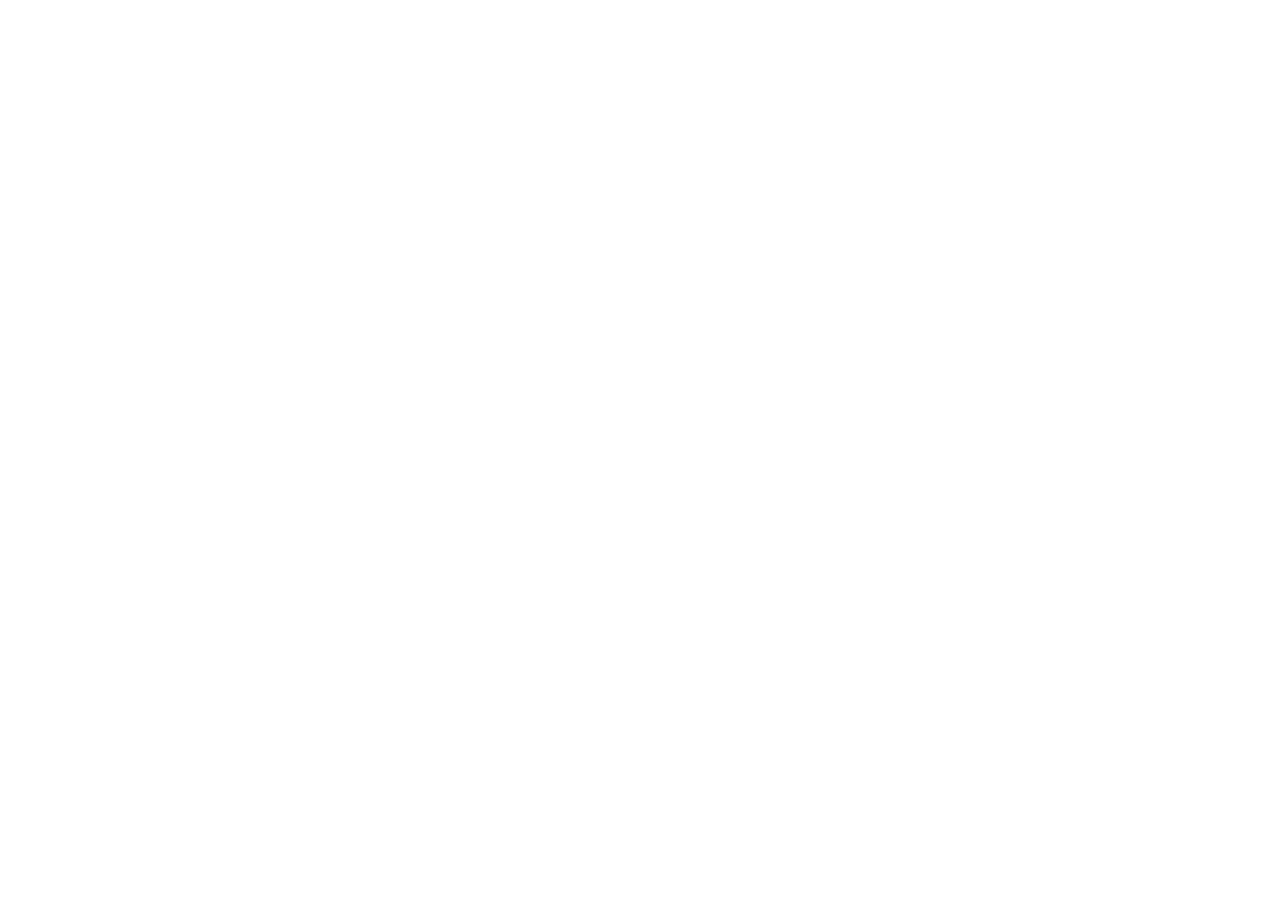
==== about.html @ 38b79663 "Add files via upload" ====
<!doctype html>
<html lang="en">
  <head>
    <meta charset="UTF-8" />
    <meta name="viewport" content="width=device-width, initial-scale=1.0" />
    <title>A&C About</title>
    <link rel="stylesheet" href="about.css" />
  </head>
  <body></body>
</html>
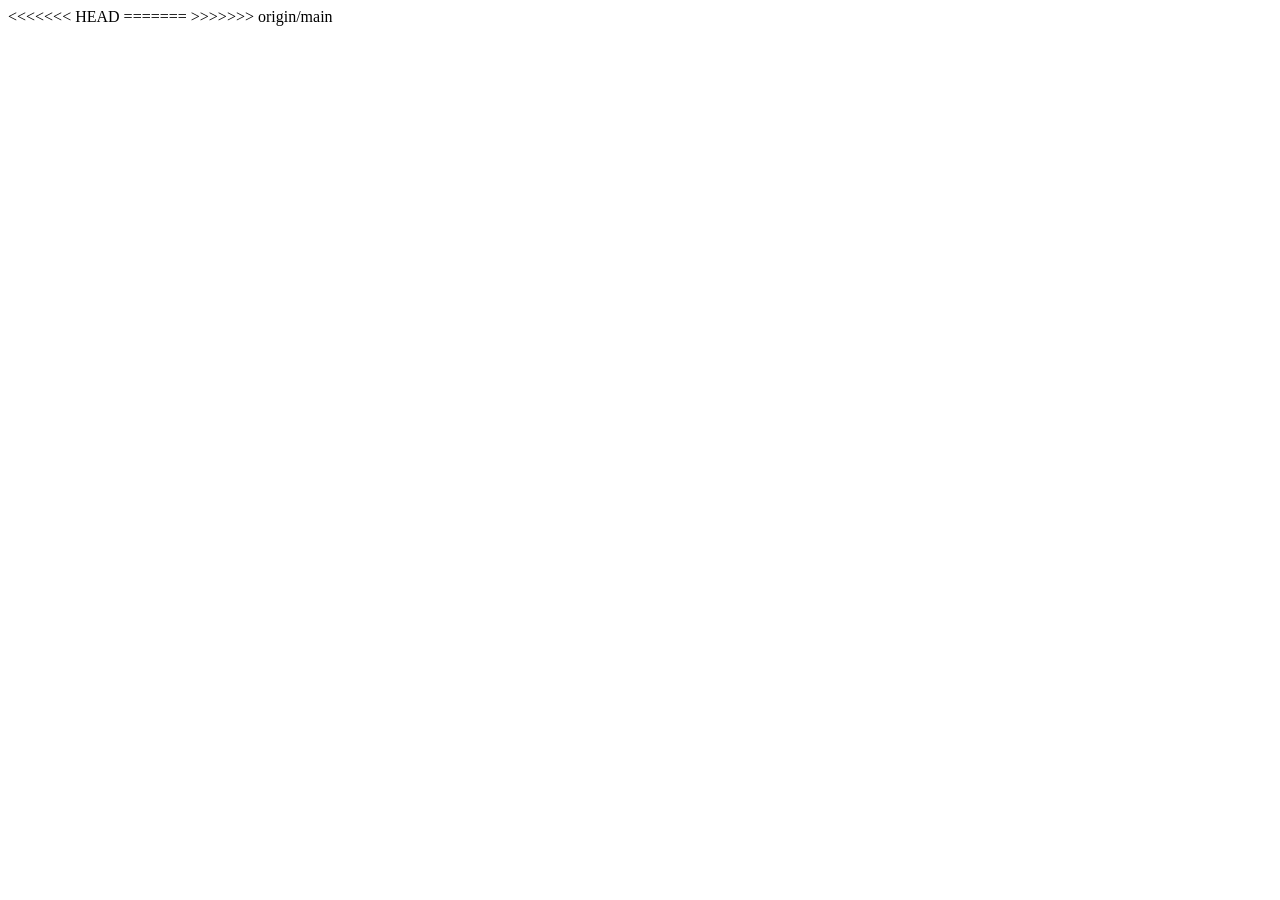
==== commit 309ea7b1: "Merge github repo with local repo" ====
--- a/about.html
+++ b/about.html
@@ -1,10 +1,23 @@
-<!doctype html>
-<html lang="en">
-  <head>
-    <meta charset="UTF-8" />
-    <meta name="viewport" content="width=device-width, initial-scale=1.0" />
-    <title>A&C About</title>
-    <link rel="stylesheet" href="about.css" />
-  </head>
-  <body></body>
-</html>
+<<<<<<< HEAD
+<!doctype html>
+<html lang="en">
+  <head>
+    <meta charset="UTF-8" />
+    <meta name="viewport" content="width=device-width, initial-scale=1.0" />
+    <title>A&C About</title>
+    <link rel="stylesheet" href="about.css" />
+  </head>
+  <body></body>
+</html>
+=======
+<!doctype html>
+<html lang="en">
+  <head>
+    <meta charset="UTF-8" />
+    <meta name="viewport" content="width=device-width, initial-scale=1.0" />
+    <title>A&C About</title>
+    <link rel="stylesheet" href="about.css" />
+  </head>
+  <body></body>
+</html>
+>>>>>>> origin/main
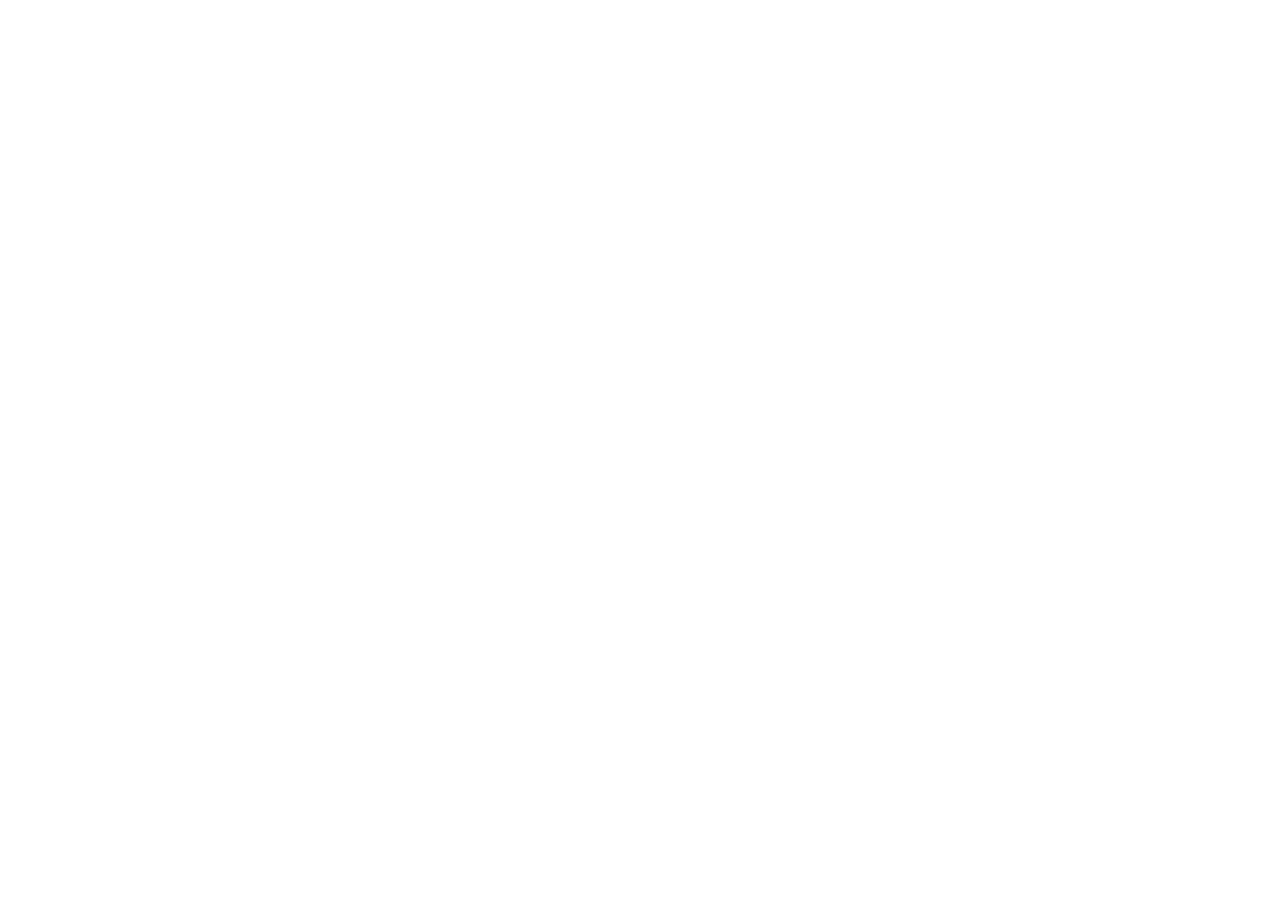
==== commit d197e469: "restore clean website files" ====
--- a/about.html
+++ b/about.html
@@ -1,4 +1,3 @@
-<<<<<<< HEAD
 <!doctype html>
 <html lang="en">
   <head>
@@ -9,15 +8,3 @@
   </head>
   <body></body>
 </html>
-=======
-<!doctype html>
-<html lang="en">
-  <head>
-    <meta charset="UTF-8" />
-    <meta name="viewport" content="width=device-width, initial-scale=1.0" />
-    <title>A&C About</title>
-    <link rel="stylesheet" href="about.css" />
-  </head>
-  <body></body>
-</html>
->>>>>>> origin/main
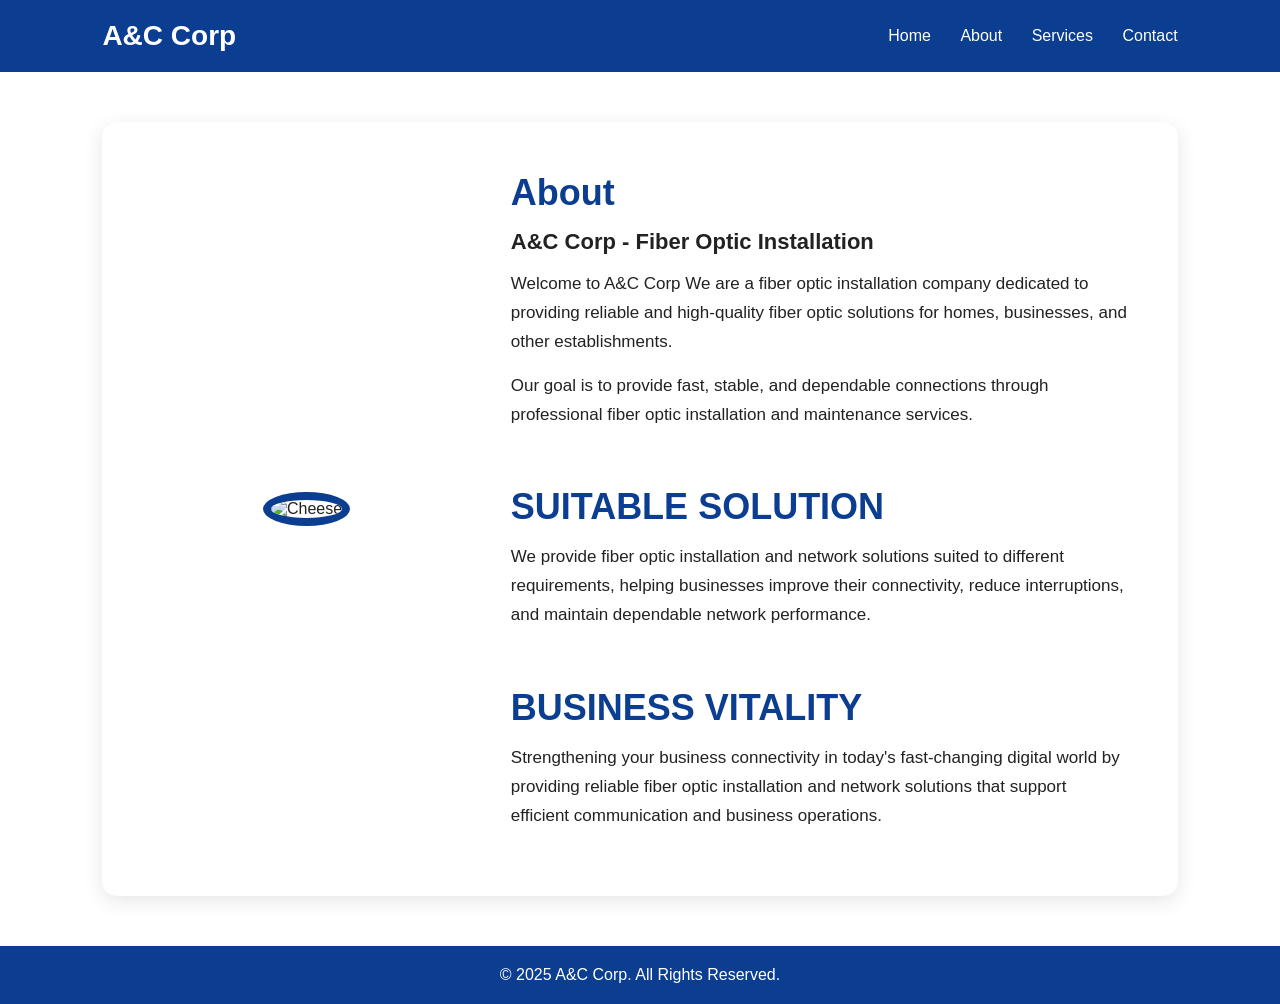
==== commit e65fd99e: "About sa Img tibay baka d magshow yung PNG sa about kasi ang ginawa ko is literally na kinoconnect s" ====
--- a/about.html
+++ b/about.html
@@ -1,10 +1,83 @@
-<!doctype html>
+<!DOCTYPE html>
 <html lang="en">
-  <head>
-    <meta charset="UTF-8" />
-    <meta name="viewport" content="width=device-width, initial-scale=1.0" />
-    <title>A&C About</title>
-    <link rel="stylesheet" href="about.css" />
-  </head>
-  <body></body>
-</html>
+<head>
+    <meta charset="UTF-8">
+    <meta name="viewport" content="width=device-width, initial-scale=1.0">
+    <title>About</title>
+
+    <link rel="stylesheet" href="about.css">
+</head>
+
+<body>
+
+    <header>
+        <h1>A&C Corp</h1>
+
+        <nav>
+            <a href="#">Home</a>
+            <a href="#">About</a>
+            <a href="#">Services</a>
+            <a href="#">Contact</a>
+        </nav>
+    </header>
+
+    <section class="about">
+
+        <div class="about-container">
+
+            <div class="about-image">
+                <img src="/storage/emulated/0/A/html/Picture/AC logo.png" alt="Cheese">
+            </div>
+
+            <div class="about-text">
+
+                <h2>About </h2>
+
+                <h3>A&C Corp - Fiber Optic Installation</h3>
+
+                <p>
+                    Welcome to A&C Corp We are a fiber optic installation
+                    company dedicated to providing reliable and high-quality
+                    fiber optic solutions for homes, businesses, and other
+                    establishments.
+                </p>
+
+                <p>
+                    Our goal is to provide fast, stable, and dependable
+                    connections through professional fiber optic installation
+                    and maintenance services.
+                </p>
+
+                <h2><br>SUITABLE SOLUTION</h2>
+
+                <p>
+                We provide fiber optic installation and network solutions
+                suited to different requirements, helping businesses
+                improve their connectivity, reduce interruptions, and
+                maintain dependable network performance.
+                </p>
+                
+                <h2><br>BUSINESS VITALITY</h2>
+
+                <p>
+                Strengthening your business connectivity in today's
+                fast-changing digital world by providing reliable fiber
+                optic installation and network solutions that support
+                efficient communication and business operations.
+               </p>
+
+
+                </div>
+
+            </div>
+
+        </div>
+
+    </section>
+
+    <footer>
+        <p>© 2025 A&C Corp. All Rights Reserved.</p>
+    </footer>
+
+</body>
+</html>
--- a/about.css
+++ b/about.css
@@ -0,0 +1,170 @@
+* {
+    margin: 0;
+    padding: 0;
+    box-sizing: border-box;
+    font-family: Arial, sans-serif;
+}
+
+body {
+    background-color: white;
+    color: #222;
+}
+
+/*header*/
+header {
+    background-color: #0b3d91;
+    color: white;
+    padding: 20px 8%;
+
+    display: flex;
+    justify-content: space-between;
+    align-items: center;
+}
+
+header h1 {
+    font-size: 28px;
+}
+
+nav a {
+    color: white;
+    text-decoration: none;
+    margin-left: 25px;
+    font-size: 16px;
+}
+
+nav a:hover {
+    text-decoration: underline;
+}
+
+/*about section*/
+.about {
+    min-height: 80vh;
+    padding: 50px 8%;
+
+    display: flex;
+    align-items: center;
+    justify-content: center;
+}
+
+.about-container {
+    max-width: 1100px;
+    width: 100%;
+
+    background-color: white;
+    padding: 50px;
+
+    border-radius: 15px;
+    box-shadow: 0 5px 20px rgba(0, 0, 0, 0.1);
+
+    display: flex;
+    align-items: center;
+    gap: 50px;
+}
+
+/*for img*/
+.about-image {
+    flex: 1;
+    text-align: center;
+}
+
+.about-image img {
+    width: 250px;
+    height: 250px;
+
+    object-fit: cover;
+    border-radius: 50%;
+
+    border: 8px solid #0b3d91;
+}
+
+/*text*/
+.about-text {
+    flex: 2;
+}
+
+.about-text h2 {
+    color: #0b3d91;
+    font-size: 36px;
+    margin-bottom: 15px;
+}
+
+.about-text h3 {
+    font-size: 22px;
+    margin-bottom: 15px;
+}
+
+.about-text p {
+    font-size: 17px;
+    line-height: 1.7;
+    margin-bottom: 15px;
+}
+
+/*services*/
+.services {
+    margin-top: 20px;
+}
+
+.services h3 {
+    color: #0b3d91;
+}
+
+.services ul {
+    margin-left: 20px;
+    line-height: 1.8;
+}
+
+/*footer*/
+footer {
+    background-color: #0b3d91;
+    color: white;
+
+    text-align: center;
+    padding: 20px;
+}
+
+/*for fixed size for mobile and desktop */
+@media (max-width: 768px) {
+
+    header {
+        flex-direction: column;
+        text-align: center;
+        gap: 15px;
+    }
+
+    nav a {
+        margin: 0 8px;
+        font-size: 14px;
+    }
+
+    .about {
+        padding: 30px 15px;
+    }
+
+    .about-container {
+        flex-direction: column;
+        padding: 30px 20px;
+        text-align: center;
+        gap: 25px;
+    }
+
+    .about-image img {
+        width: 180px;
+        height: 180px;
+    }
+
+    .about-text h2 {
+        font-size: 30px;
+    }
+
+    .about-text h3 {
+        font-size: 20px;
+    }
+
+    .about-text p {
+        font-size: 15px;
+    }
+
+    .services ul {
+        text-align: left;
+    }
+}
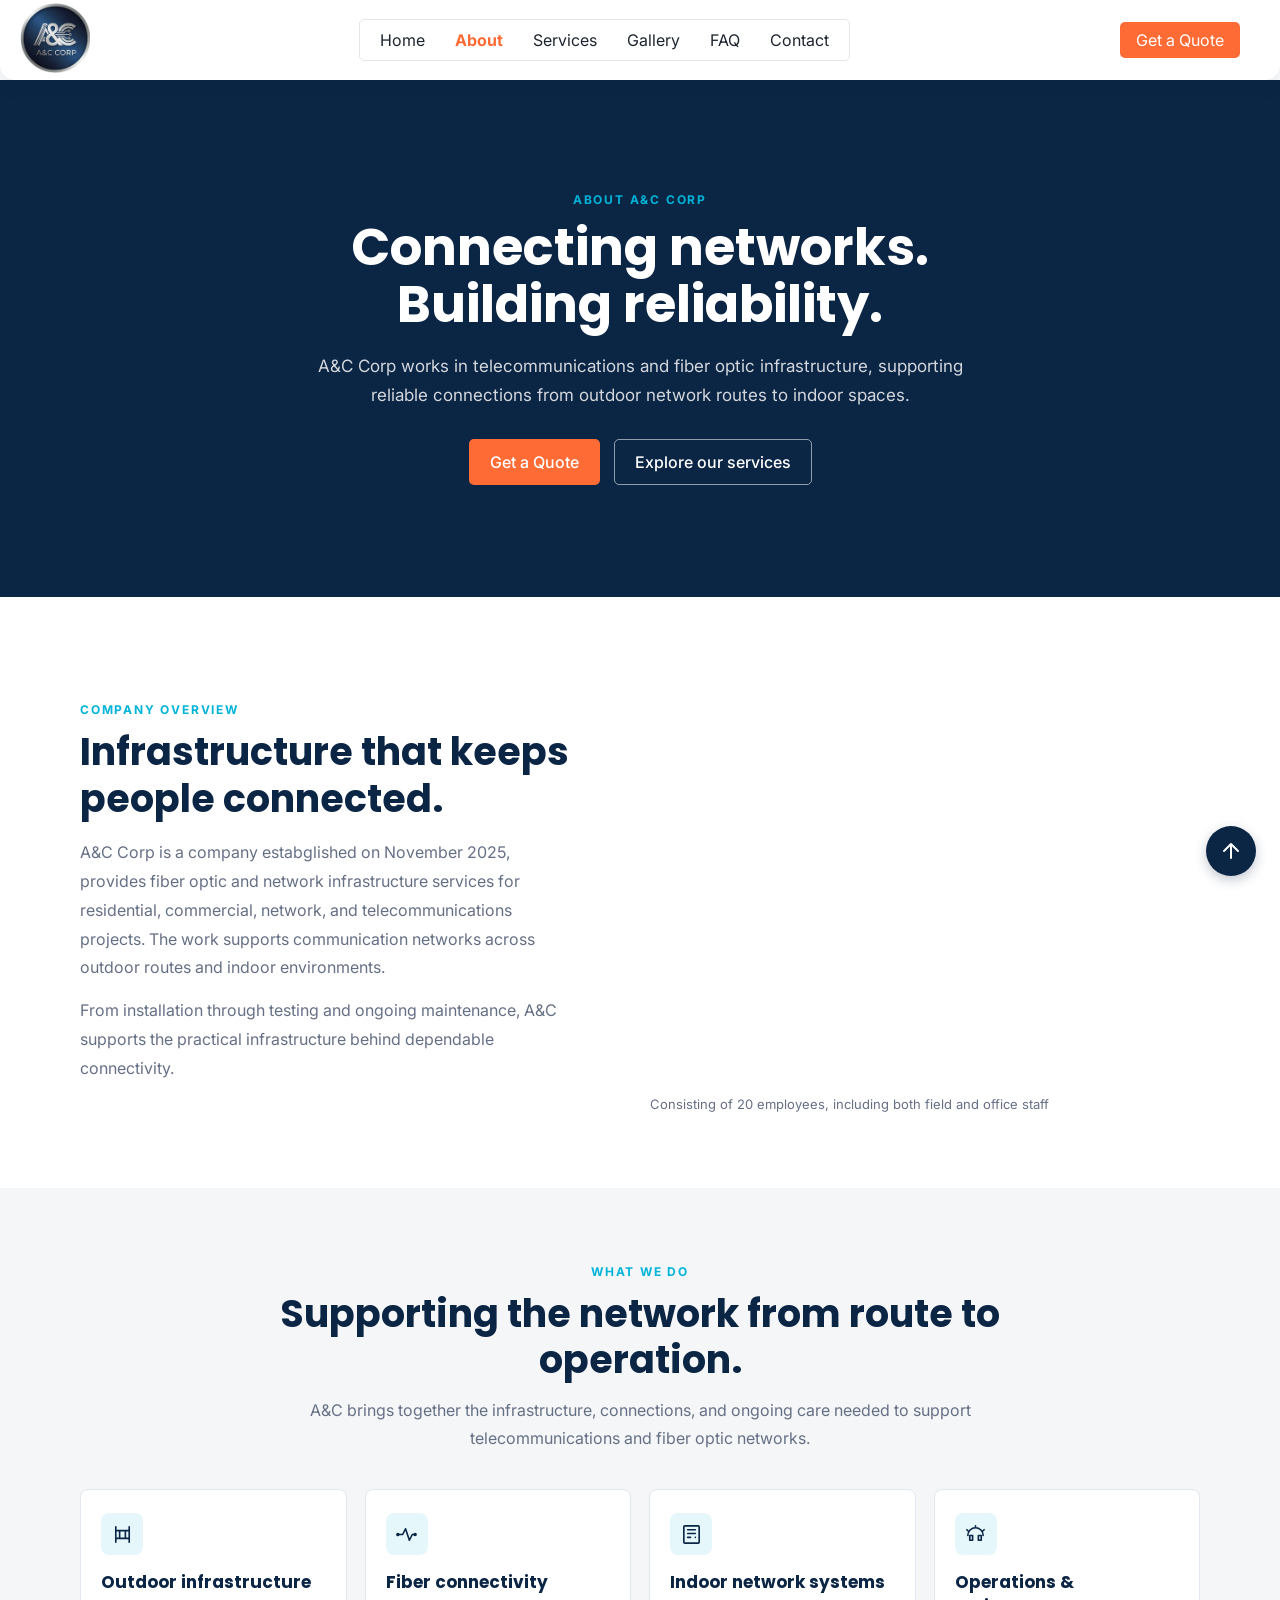
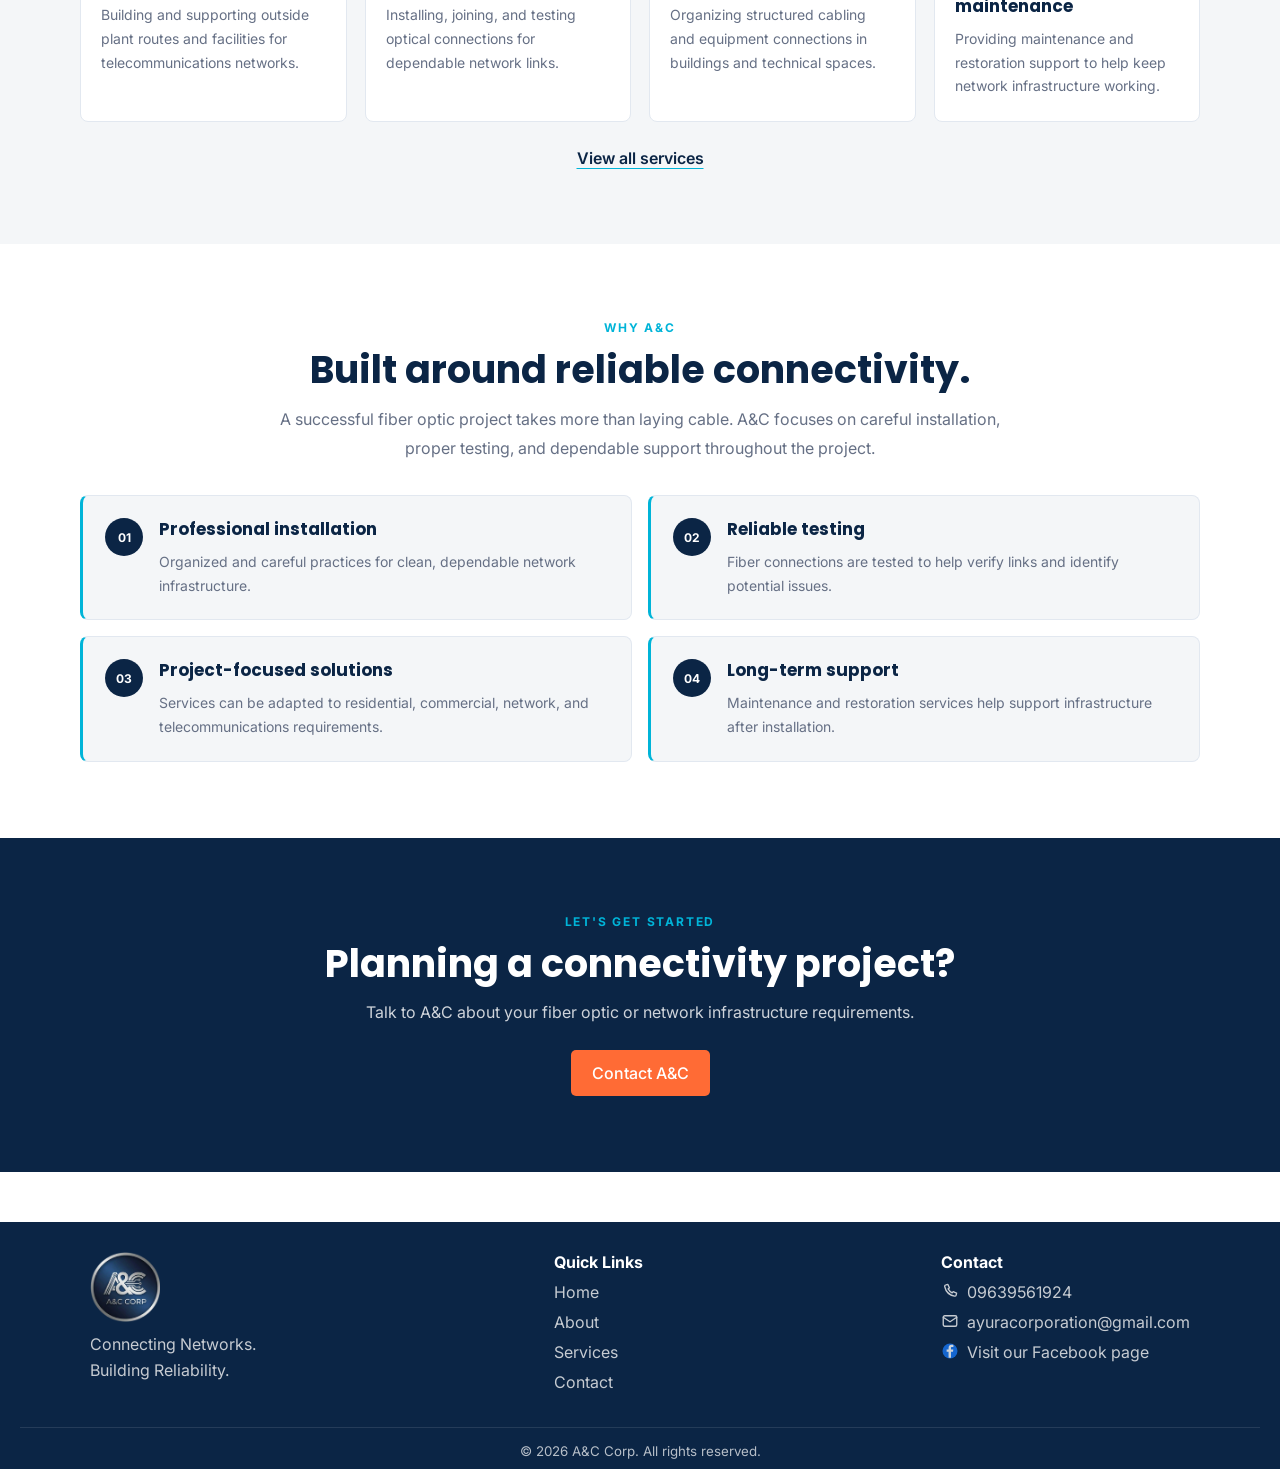
==== commit 0bf4905b: "Finalize A&C Corp website and deployment" ====
--- a/about.html
+++ b/about.html
@@ -1,83 +1,334 @@
-<!DOCTYPE html>
+<!doctype html>
 <html lang="en">
-<head>
-    <meta charset="UTF-8">
-    <meta name="viewport" content="width=device-width, initial-scale=1.0">
-    <title>About</title>
-
-    <link rel="stylesheet" href="about.css">
-</head>
-
-<body>
-
+  <head>
+    <meta charset="UTF-8" />
+    <meta name="viewport" content="width=device-width, initial-scale=1.0" />
+    <title>About | A&amp;C Corp</title>
+    <meta
+      name="description"
+      content="Learn about A&C Corp and its work in telecommunications and fiber optic infrastructure."
+    />
+    <link rel="preconnect" href="https://fonts.googleapis.com" />
+    <link
+      href="https://fonts.googleapis.com/css2?family=Poppins:wght@600;700&family=Inter:wght@400;500&display=swap"
+      rel="stylesheet"
+    />
+    <link rel="stylesheet" href="shared.css" />
+    <link rel="stylesheet" href="about.css" />
+  </head>
+  <body id="top">
     <header>
-        <h1>A&C Corp</h1>
-
-        <nav>
-            <a href="#">Home</a>
-            <a href="#">About</a>
-            <a href="#">Services</a>
-            <a href="#">Contact</a>
-        </nav>
+      <nav>
+        <a href="index.html">
+          <img src="images/A&C-logo.png" alt="A&C Corp" class="logo" />
+        </a>
+        <input
+          type="checkbox"
+          id="nav-toggle"
+          class="nav-toggle"
+          aria-label="Toggle navigation menu"
+        />
+        <label for="nav-toggle" class="hamburger">
+          <svg
+            viewBox="0 0 24 24"
+            fill="none"
+            stroke="currentColor"
+            stroke-width="1.8"
+            stroke-linecap="round"
+            stroke-linejoin="round"
+            aria-hidden="true"
+          >
+            <path d="M4 6h16M4 12h16M4 18h16" />
+          </svg>
+        </label>
+        <label for="nav-toggle" class="overlay"></label>
+        <ul class="nav-container">
+          <li><a href="index.html">Home</a></li>
+          <li><a href="about.html" id="active">About</a></li>
+          <li><a href="services.html">Services</a></li>
+          <li><a href="gallery.html">Gallery</a></li>
+          <li><a href="faq.html">FAQ</a></li>
+          <li><a href="contact.html">Contact</a></li>
+        </ul>
+        <a href="contact.html" class="quote">Get a Quote</a>
+      </nav>
     </header>
 
-    <section class="about">
-
-        <div class="about-container">
-
-            <div class="about-image">
-                <img src="/storage/emulated/0/A/html/Picture/AC logo.png" alt="Cheese">
+    <main class="about-page">
+      <section class="about-hero" aria-labelledby="about-title">
+        <div class="about-hero-content">
+          <p class="about-eyebrow">ABOUT A&amp;C CORP</p>
+          <h1 id="about-title">Connecting networks. Building reliability.</h1>
+          <p class="about-hero-copy">
+            A&amp;C Corp works in telecommunications and fiber optic
+            infrastructure, supporting reliable connections from outdoor network
+            routes to indoor spaces.
+          </p>
+          <div class="about-hero-actions">
+            <a class="about-button about-button-primary" href="contact.html">
+              Get a Quote
+            </a>
+            <a class="about-button about-button-secondary" href="services.html">
+              Explore our services
+            </a>
+          </div>
+        </div>
+      </section>
+
+      <section class="about-overview" aria-labelledby="overview-title">
+        <div class="about-overview-copy">
+          <p class="about-eyebrow">COMPANY OVERVIEW</p>
+          <h2 id="overview-title">
+            Infrastructure that keeps people connected.
+          </h2>
+          <p>
+            A&amp;C Corp is a company estabglished on November 2025, provides
+            fiber optic and network infrastructure services for residential,
+            commercial, network, and telecommunications projects. The work
+            supports communication networks across outdoor routes and indoor
+            environments.
+          </p>
+          <p>
+            From installation through testing and ongoing maintenance, A&amp;C
+            supports the practical infrastructure behind dependable
+            connectivity.
+          </p>
+        </div>
+        <figure class="about-overview-image">
+          <div class="about-overview-slideshow" aria-hidden="true">
+            <img src="images/ac-workers-1.jpg" alt="" loading="lazy" />
+            <img src="images/ac-workers-2.jpg" alt="" loading="lazy" />
+            <img src="images/ac-workers-3.jpg" alt="" loading="lazy" />
+            <img src="images/ac-workers-4.jpg" alt="" loading="lazy" />
+          </div>
+          <figcaption>
+            Consisting of 20 employees, including both field and office staff
+          </figcaption>
+        </figure>
+      </section>
+
+      <section class="about-work" aria-labelledby="what-we-do-title">
+        <div class="about-section-heading">
+          <p class="about-eyebrow">WHAT WE DO</p>
+          <h2 id="what-we-do-title">
+            Supporting the network from route to operation.
+          </h2>
+          <p>
+            A&amp;C brings together the infrastructure, connections, and ongoing
+            care needed to support telecommunications and fiber optic networks.
+          </p>
+        </div>
+        <div class="about-work-grid">
+          <article class="about-work-card">
+            <span class="about-icon" aria-hidden="true">
+              <svg viewBox="0 0 24 24" fill="none">
+                <path d="M5 20V4m14 16V4M5 8h14M5 16h14M9 8v8m6-8v8" />
+              </svg>
+            </span>
+            <h3>Outdoor infrastructure</h3>
+            <p>
+              Building and supporting outside plant routes and facilities for
+              telecommunications networks.
+            </p>
+          </article>
+          <article class="about-work-card">
+            <span class="about-icon" aria-hidden="true">
+              <svg viewBox="0 0 24 24" fill="none">
+                <path d="M3 12h5l3-6 4 12 3-6h3" />
+                <circle cx="3" cy="12" r="1" />
+                <circle cx="21" cy="12" r="1" />
+              </svg>
+            </span>
+            <h3>Fiber connectivity</h3>
+            <p>
+              Installing, joining, and testing optical connections for
+              dependable network links.
+            </p>
+          </article>
+          <article class="about-work-card">
+            <span class="about-icon" aria-hidden="true">
+              <svg viewBox="0 0 24 24" fill="none">
+                <rect x="4" y="3" width="16" height="18" rx="1" />
+                <path d="M8 7h8M8 11h8M8 15h3m5 0h.01" />
+              </svg>
+            </span>
+            <h3>Indoor network systems</h3>
+            <p>
+              Organizing structured cabling and equipment connections in
+              buildings and technical spaces.
+            </p>
+          </article>
+          <article class="about-work-card">
+            <span class="about-icon" aria-hidden="true">
+              <svg viewBox="0 0 24 24" fill="none">
+                <path
+                  d="M4 13a8 8 0 0 1 16 0M6 13v5h3v-5H6Zm9 0v5h3v-5h-3ZM12 5V3m-8 5-1-1m17 1 1-1"
+                />
+              </svg>
+            </span>
+            <h3>Operations &amp; maintenance</h3>
+            <p>
+              Providing maintenance and restoration support to help keep network
+              infrastructure working.
+            </p>
+          </article>
+        </div>
+        <a class="about-text-link" href="services.html">View all services</a>
+      </section>
+
+      <section class="about-strengths" aria-labelledby="why-ac-title">
+        <div class="about-section-heading about-strengths-heading">
+          <p class="about-eyebrow">WHY A&amp;C</p>
+          <h2 id="why-ac-title">Built around reliable connectivity.</h2>
+          <p>
+            A successful fiber optic project takes more than laying cable.
+            A&amp;C focuses on careful installation, proper testing, and
+            dependable support throughout the project.
+          </p>
+        </div>
+        <div class="about-strengths-grid">
+          <article class="about-strength">
+            <span class="about-strength-number">01</span>
+            <div>
+              <h3>Professional installation</h3>
+              <p>
+                Organized and careful practices for clean, dependable network
+                infrastructure.
+              </p>
             </div>
-
-            <div class="about-text">
-
-                <h2>About </h2>
-
-                <h3>A&C Corp - Fiber Optic Installation</h3>
-
-                <p>
-                    Welcome to A&C Corp We are a fiber optic installation
-                    company dedicated to providing reliable and high-quality
-                    fiber optic solutions for homes, businesses, and other
-                    establishments.
-                </p>
-
-                <p>
-                    Our goal is to provide fast, stable, and dependable
-                    connections through professional fiber optic installation
-                    and maintenance services.
-                </p>
-
-                <h2><br>SUITABLE SOLUTION</h2>
-
-                <p>
-                We provide fiber optic installation and network solutions
-                suited to different requirements, helping businesses
-                improve their connectivity, reduce interruptions, and
-                maintain dependable network performance.
-                </p>
-                
-                <h2><br>BUSINESS VITALITY</h2>
-
-                <p>
-                Strengthening your business connectivity in today's
-                fast-changing digital world by providing reliable fiber
-                optic installation and network solutions that support
-                efficient communication and business operations.
-               </p>
-
-
-                </div>
-
+          </article>
+          <article class="about-strength">
+            <span class="about-strength-number">02</span>
+            <div>
+              <h3>Reliable testing</h3>
+              <p>
+                Fiber connections are tested to help verify links and identify
+                potential issues.
+              </p>
             </div>
-
-        </div>
-
-    </section>
+          </article>
+          <article class="about-strength">
+            <span class="about-strength-number">03</span>
+            <div>
+              <h3>Project-focused solutions</h3>
+              <p>
+                Services can be adapted to residential, commercial, network, and
+                telecommunications requirements.
+              </p>
+            </div>
+          </article>
+          <article class="about-strength">
+            <span class="about-strength-number">04</span>
+            <div>
+              <h3>Long-term support</h3>
+              <p>
+                Maintenance and restoration services help support infrastructure
+                after installation.
+              </p>
+            </div>
+          </article>
+        </div>
+      </section>
+
+      <section class="about-cta" aria-labelledby="about-cta-title">
+        <div class="about-cta-content">
+          <p class="about-eyebrow">LET'S GET STARTED</p>
+          <h2 id="about-cta-title">Planning a connectivity project?</h2>
+          <p>
+            Talk to A&amp;C about your fiber optic or network infrastructure
+            requirements.
+          </p>
+          <a class="about-button about-button-primary" href="contact.html">
+            Contact A&amp;C
+          </a>
+        </div>
+      </section>
+    </main>
 
     <footer>
-        <p>© 2025 A&C Corp. All Rights Reserved.</p>
+      <div class="footer-content">
+        <div class="footer-about">
+          <img src="images/A&C-logo.png" alt="A&C Corp" class="logo" />
+          <p>Connecting Networks. <br />Building Reliability.</p>
+        </div>
+
+        <div class="footer-links">
+          <h4>Quick Links</h4>
+          <a href="index.html">Home</a>
+          <a href="about.html">About</a>
+          <a href="services.html">Services</a>
+          <a href="contact.html">Contact</a>
+        </div>
+
+        <div class="footer-contact">
+          <h4>Contact</h4>
+          <a class="footer-contact-link" href="tel:+639639561924">
+            <svg
+              class="footer-contact-icon"
+              viewBox="0 0 24 24"
+              fill="none"
+              stroke="currentColor"
+              stroke-width="1.8"
+              stroke-linecap="round"
+              stroke-linejoin="round"
+              aria-hidden="true"
+            >
+              <path
+                d="M6.6 3.8 9.2 3.2l2 4.6-1.7 1.3a14.6 14.6 0 0 0 5.4 5.4l1.3-1.7 4.6 2-.6 2.6a2 2 0 0 1-2.2 1.5A16.9 16.9 0 0 1 4.9 6a2 2 0 0 1 1.7-2.2Z"
+              />
+            </svg>
+            <span>09639561924</span>
+          </a>
+          <a class="footer-contact-link" href="mailto:rhougenelegend@gmail.com">
+            <svg
+              class="footer-contact-icon"
+              viewBox="0 0 24 24"
+              fill="none"
+              stroke="currentColor"
+              stroke-width="1.8"
+              stroke-linecap="round"
+              stroke-linejoin="round"
+              aria-hidden="true"
+            >
+              <rect x="3" y="5" width="18" height="14" rx="2" />
+              <path d="m3 7 9 6 9-6" />
+            </svg>
+            <span>ayuracorporation@gmail.com</span>
+          </a>
+          <a
+            class="footer-contact-link"
+            href="https://www.facebook.com/share/19fNKnvAeK/"
+            target="_blank"
+            rel="noopener noreferrer"
+          >
+            <svg
+              class="footer-contact-icon footer-contact-icon-facebook"
+              viewBox="0 0 24 24"
+              aria-hidden="true"
+            >
+              <circle
+                cx="12"
+                cy="12"
+                r="10"
+                fill="currentColor"
+                stroke="none"
+              />
+              <path
+                d="M13.3 21v-8h2.7l.4-3h-3.1V8c0-.9.3-1.4 1.5-1.4h1.7V3.9c-.3 0-1.2-.1-2.4-.1-2.4 0-4 1.5-4 4.2V10H7.5v3h2.6v8h3.2Z"
+                fill="#ffffff"
+                stroke="none"
+              />
+            </svg>
+            <span>Visit our Facebook page</span>
+          </a>
+        </div>
+      </div>
+      <p class="copyright">&copy; 2026 A&amp;C Corp. All rights reserved.</p>
     </footer>
-
-</body>
-</html>+    <a class="back-to-top" href="#top" aria-label="Back to top">
+      <svg viewBox="0 0 24 24" aria-hidden="true">
+        <path d="M12 19V5M5 12l7-7 7 7" />
+      </svg>
+    </a>
+  </body>
+</html>
--- a/shared.css
+++ b/shared.css
@@ -0,0 +1,60 @@
+:root {
+  --primary-color: #0b2545;
+  --secondary-color: #00b4d8;
+  --accent: #ff6b35;
+  --surface: #f4f6f8;
+  --text-color: #1e2530;
+  --light-text: #667085;
+  --content-max: 1120px;
+  --hero-title-size: clamp(2rem, 4vw, 3.5rem);
+  --inner-hero-title-size: clamp(2rem, 3.2vw, 2.75rem);
+  --hero-title-line-height: 1.15;
+  --hero-copy-max: 700px;
+  --hero-padding-block: clamp(48px, 6vw, 72px);
+  --button-radius: 5px;
+  --button-min-height: 44px;
+  --button-gap: 16px;
+}
+
+body > header {
+  position: sticky;
+  top: 0;
+  z-index: 20;
+  background-color: white;
+  border-radius: 0 0 15px 15px;
+  box-shadow: 0 6px 18px rgba(11, 37, 69, 0.12);
+}
+
+.hero h1,
+.about-hero h1,
+.service-hero h1 {
+  font-size: var(--hero-title-size);
+  line-height: var(--hero-title-line-height);
+  overflow-wrap: break-word;
+}
+
+.gallery-banner h1,
+.faq-hero h1,
+.contact-banner h1 {
+  font-size: var(--inner-hero-title-size);
+  line-height: var(--hero-title-line-height);
+  overflow-wrap: break-word;
+}
+
+.hero-buttons {
+  flex-wrap: wrap;
+  gap: var(--button-gap);
+}
+
+.hero-buttons .quote-button,
+.hero-buttons .call-button,
+.about-hero .about-hero-link {
+  display: inline-flex;
+  min-height: var(--button-min-height);
+  align-items: center;
+  justify-content: center;
+  padding: 11px 22px;
+  border-radius: var(--button-radius);
+  text-align: center;
+  text-decoration: none;
+}
--- a/about.css
+++ b/about.css
@@ -1,170 +1,734 @@
 * {
-    margin: 0;
+  margin: 0;
+  padding: 0;
+  box-sizing: border-box;
+}
+
+h1,
+h2,
+h3 {
+  font-family: "Poppins", sans-serif;
+}
+
+body,
+p,
+a,
+button,
+li {
+  font-family: "Inter", sans-serif;
+}
+
+body {
+  background-color: white;
+  color: var(--text-color);
+}
+
+a {
+  color: inherit;
+  text-decoration: none;
+}
+
+ul {
+  list-style: none;
+}
+
+header {
+  height: 80px;
+  padding: 0 40px 0 20px;
+  display: flex;
+  align-items: center;
+}
+
+nav {
+  display: flex;
+  align-items: center;
+  width: 100%;
+  position: relative;
+}
+
+.logo {
+  width: auto;
+  height: 70px;
+}
+
+.nav-container {
+  border: 1px solid hsl(10, 0%, 90%);
+  padding: 10px 20px;
+  border-radius: 5px;
+  display: flex;
+  align-items: center;
+  gap: 30px;
+  margin: auto;
+}
+
+.nav-container a {
+  transition: color 0.2s ease;
+}
+
+.nav-container a:hover,
+.nav-container .active {
+  color: var(--secondary-color);
+}
+
+.nav-container a:focus-visible {
+  outline: 3px solid var(--primary-color);
+  outline-offset: 3px;
+  border-radius: 2px;
+}
+
+.nav-toggle:focus-visible + .hamburger {
+  outline: 3px solid var(--primary-color);
+  outline-offset: 3px;
+  border-radius: 4px;
+}
+
+.quote {
+  background: var(--accent);
+  color: white;
+  padding: 8px 16px;
+  border-radius: 5px;
+}
+
+.nav-toggle,
+.hamburger {
+  display: none;
+}
+
+#active {
+  color: var(--accent);
+  font-weight: bold;
+}
+
+footer {
+  background: var(--primary-color);
+  color: white;
+  padding: 30px 20px 10px;
+}
+
+.footer-content {
+  max-width: 1100px;
+  margin: auto;
+  display: flex;
+  justify-content: space-between;
+  flex-wrap: wrap;
+  gap: 40px;
+}
+
+.footer-about img {
+  display: block;
+  margin-bottom: 10px;
+}
+
+.footer-about p {
+  color: whitesmoke;
+  opacity: 0.8;
+  line-height: 1.6;
+}
+
+.footer-links,
+.footer-contact {
+  display: flex;
+  flex-direction: column;
+  gap: 10px;
+}
+
+.footer-links a,
+.footer-contact a {
+  color: whitesmoke;
+  opacity: 0.8;
+}
+
+.footer-contact-link {
+  display: flex;
+  min-width: 0;
+  align-items: flex-start;
+  gap: 8px;
+  overflow-wrap: anywhere;
+}
+
+.footer-contact-link span {
+  min-width: 0;
+  overflow-wrap: anywhere;
+}
+
+.footer-contact-icon {
+  width: 18px;
+  height: 18px;
+  flex: 0 0 18px;
+}
+
+.footer-contact-icon-facebook {
+  color: #1877f2;
+}
+
+.copyright {
+  margin-top: 35px;
+  padding-top: 15px;
+  border-top: 1px solid rgba(255, 255, 255, 0.15);
+  text-align: center;
+  font-size: smaller;
+  opacity: 0.7;
+}
+
+.about-page {
+  color: var(--text-color);
+}
+
+.about-page section {
+  padding: 76px max(24px, calc((100% - var(--content-max)) / 2));
+}
+
+.about-page h1,
+.about-page h2,
+.about-page h3 {
+  color: var(--primary-color);
+}
+
+.about-eyebrow {
+  margin-bottom: 12px;
+  color: var(--secondary-color);
+  font-size: 12px;
+  font-weight: 700;
+  letter-spacing: 1.8px;
+}
+
+.about-hero {
+  padding-top: clamp(72px, 9vw, 112px) !important;
+  padding-bottom: clamp(72px, 9vw, 112px) !important;
+  background: var(--primary-color);
+  color: white;
+  text-align: center;
+}
+
+.about-hero-content {
+  max-width: 820px;
+  margin: 0 auto;
+}
+
+.about-hero h1 {
+  max-width: 760px;
+  margin: 0 auto 18px;
+  color: white;
+  font-size: var(--hero-title-size);
+  line-height: 1.12;
+}
+
+.about-hero-copy {
+  max-width: 670px;
+  margin: 0 auto;
+  color: rgba(255, 255, 255, 0.82);
+  font-size: 17px;
+  line-height: 1.75;
+}
+
+.about-hero-actions {
+  display: flex;
+  justify-content: center;
+  flex-wrap: wrap;
+  gap: 14px;
+  margin-top: 28px;
+}
+
+.about-button {
+  display: inline-flex;
+  min-height: 46px;
+  align-items: center;
+  justify-content: center;
+  padding: 11px 20px;
+  border: 1px solid transparent;
+  border-radius: var(--button-radius);
+  font-weight: 500;
+  text-align: center;
+  transition:
+    background-color 0.2s ease,
+    border-color 0.2s ease,
+    color 0.2s ease;
+}
+
+.about-button-primary {
+  background: var(--accent);
+  color: white;
+}
+
+.about-button-primary:hover {
+  background: #e85a28;
+}
+
+.about-button-secondary {
+  border-color: rgba(255, 255, 255, 0.55);
+  color: white;
+}
+
+.about-button-secondary:hover {
+  background: rgba(255, 255, 255, 0.1);
+}
+
+.about-overview {
+  display: grid;
+  grid-template-columns: minmax(0, 0.95fr) minmax(0, 1.05fr);
+  align-items: center;
+  gap: clamp(36px, 6vw, 72px);
+  background: white;
+}
+
+.about-overview-copy {
+  max-width: 520px;
+}
+
+.about-overview h2,
+.about-section-heading h2 {
+  margin-bottom: 16px;
+  font-size: clamp(28px, 3.2vw, 38px);
+  line-height: 1.22;
+}
+
+.about-overview-copy > p:not(.about-eyebrow),
+.about-section-heading > p:not(.about-eyebrow) {
+  color: var(--light-text);
+  line-height: 1.8;
+}
+
+.about-overview-copy > p + p {
+  margin-top: 14px;
+}
+
+.about-overview-image {
+  min-width: 0;
+}
+
+.about-overview-slideshow {
+  position: relative;
+  width: 100%;
+  aspect-ratio: 4 / 3;
+  overflow: hidden;
+  border-radius: 10px;
+}
+
+.about-overview-image img {
+  position: absolute;
+  inset: 0;
+  display: block;
+  width: 100%;
+  height: 100%;
+  max-height: none;
+  border-radius: inherit;
+  object-fit: cover;
+  opacity: 0;
+  animation: about-overview-slideshow 20s ease-in-out infinite both;
+}
+
+.about-overview-image img:first-child {
+  opacity: 1;
+}
+
+.about-overview-image img:nth-child(2) {
+  animation-delay: 5s;
+}
+
+.about-overview-image img:nth-child(3) {
+  animation-delay: 10s;
+}
+
+.about-overview-image img:nth-child(4) {
+  animation-delay: 15s;
+}
+
+@keyframes about-overview-slideshow {
+  0% {
+    opacity: 0;
+  }
+  2.5%,
+  25% {
+    opacity: 1;
+  }
+  30%,
+  100% {
+    opacity: 0;
+  }
+}
+
+.about-overview-image figcaption {
+  margin-top: 10px;
+  color: var(--light-text);
+  font-size: 13px;
+}
+
+.about-work {
+  background: var(--surface);
+}
+
+.about-section-heading {
+  max-width: 720px;
+  margin: 0 auto 36px;
+  text-align: center;
+}
+
+.about-section-heading h2 {
+  margin-bottom: 12px;
+}
+
+.about-work-grid {
+  display: grid;
+  grid-template-columns: repeat(4, minmax(0, 1fr));
+  gap: 18px;
+}
+
+.about-work-card {
+  min-width: 0;
+  padding: 23px 20px;
+  border: 1px solid #e2e8f0;
+  border-radius: 8px;
+  background: white;
+}
+
+.about-icon {
+  display: inline-flex;
+  width: 42px;
+  height: 42px;
+  align-items: center;
+  justify-content: center;
+  margin-bottom: 16px;
+  border-radius: 8px;
+  background: rgba(0, 180, 216, 0.1);
+  color: var(--primary-color);
+}
+
+.about-icon svg {
+  width: 23px;
+  height: 23px;
+  stroke: currentColor;
+  stroke-width: 1.7;
+  stroke-linecap: round;
+  stroke-linejoin: round;
+}
+
+.about-work-card h3,
+.about-strength h3 {
+  margin-bottom: 8px;
+  font-size: 17px;
+  line-height: 1.4;
+}
+
+.about-work-card p,
+.about-strength p {
+  color: var(--light-text);
+  font-size: 14px;
+  line-height: 1.7;
+}
+
+.about-text-link {
+  display: table;
+  margin: 26px auto 0;
+  color: var(--primary-color);
+  font-weight: 600;
+  text-decoration: underline;
+  text-decoration-color: var(--secondary-color);
+  text-underline-offset: 4px;
+}
+
+.about-strengths {
+  background: white;
+}
+
+.about-strengths .about-section-heading {
+  margin-bottom: 32px;
+}
+
+.about-strengths-grid {
+  display: grid;
+  grid-template-columns: repeat(2, minmax(0, 1fr));
+  gap: 16px;
+}
+
+.about-strength {
+  display: flex;
+  min-width: 0;
+  align-items: flex-start;
+  gap: 16px;
+  padding: 22px;
+  border: 1px solid #e2e8f0;
+  border-left: 3px solid var(--secondary-color);
+  border-radius: 8px;
+  background: var(--surface);
+}
+
+.about-strength-number {
+  display: inline-flex;
+  flex: 0 0 38px;
+  width: 38px;
+  height: 38px;
+  align-items: center;
+  justify-content: center;
+  border-radius: 50%;
+  background: var(--primary-color);
+  color: white;
+  font-size: 12px;
+  font-weight: 700;
+}
+
+.about-cta {
+  background: var(--primary-color);
+  color: white;
+  text-align: center;
+  margin-bottom: 50px;
+}
+
+.about-cta-content {
+  max-width: 680px;
+  margin: 0 auto;
+}
+
+.about-cta h2 {
+  margin-bottom: 12px;
+  color: white;
+  font-size: clamp(28px, 3.2vw, 38px);
+  line-height: 1.22;
+}
+
+.about-cta-content > p:not(.about-eyebrow) {
+  color: rgba(255, 255, 255, 0.8);
+  line-height: 1.7;
+}
+
+.about-cta .about-button {
+  margin-top: 24px;
+}
+
+@media (max-width: 900px) {
+  .about-page section {
+    padding: 60px 32px;
+  }
+
+  .about-hero {
+    padding-top: 76px !important;
+    padding-bottom: 76px !important;
+  }
+
+  .about-work-grid {
+    grid-template-columns: repeat(2, minmax(0, 1fr));
+  }
+}
+
+@media (max-width: 768px) {
+  header {
+    height: 70px;
+    padding: 0 20px;
+  }
+
+  .logo {
+    height: 55px;
+  }
+
+  .quote {
+    display: none;
+  }
+
+  .nav-toggle {
+    display: block;
+    position: absolute;
+    width: 1px;
+    height: 1px;
     padding: 0;
-    box-sizing: border-box;
-    font-family: Arial, sans-serif;
-}
-
-body {
-    background-color: white;
-    color: #222;
-}
-
-/*header*/
-header {
-    background-color: #0b3d91;
-    color: white;
-    padding: 20px 8%;
-
-    display: flex;
-    justify-content: space-between;
-    align-items: center;
-}
-
-header h1 {
-    font-size: 28px;
-}
-
-nav a {
-    color: white;
-    text-decoration: none;
-    margin-left: 25px;
-    font-size: 16px;
-}
-
-nav a:hover {
-    text-decoration: underline;
-}
-
-/*about section*/
-.about {
-    min-height: 80vh;
-    padding: 50px 8%;
-
+    margin: -1px;
+    overflow: hidden;
+    clip: rect(0, 0, 0, 0);
+    clip-path: inset(50%);
+    white-space: nowrap;
+    border: 0;
+  }
+
+  .hamburger {
     display: flex;
     align-items: center;
     justify-content: center;
-}
-
-.about-container {
-    max-width: 1100px;
-    width: 100%;
-
-    background-color: white;
-    padding: 50px;
-
-    border-radius: 15px;
-    box-shadow: 0 5px 20px rgba(0, 0, 0, 0.1);
-
+    margin-left: auto;
+    color: var(--primary-color);
+    cursor: pointer;
+  }
+
+  .hamburger svg {
+    display: block;
+    width: 24px;
+    height: 24px;
+  }
+
+  .nav-container {
+    position: fixed;
+    top: 0;
+    right: 0;
+    z-index: 10;
     display: flex;
+    width: 75%;
+    max-width: 300px;
+    height: 100vh;
+    flex-direction: column;
+    align-items: flex-start;
+    padding: 80px 20px 20px;
+    background: var(--primary-color);
+    color: white;
+    transform: translateX(100%);
+    transition: transform 0.3s ease;
+  }
+
+  .nav-container a {
+    color: white;
+  }
+
+  .nav-container a:focus-visible {
+    outline-color: var(--accent);
+  }
+
+  .nav-toggle:checked ~ .nav-container {
+    transform: translateX(0);
+  }
+
+  .overlay {
+    position: fixed;
+    inset: 0;
+    z-index: 5;
+    display: none;
+    background: rgba(0, 0, 0, 0.5);
+  }
+
+  .nav-toggle:checked ~ .overlay {
+    display: block;
+  }
+
+  .about-page section {
+    padding: 52px 24px;
+  }
+
+  .about-hero {
+    padding-top: 68px !important;
+    padding-bottom: 68px !important;
+  }
+
+  .about-overview {
+    grid-template-columns: 1fr;
+    gap: 28px;
+  }
+
+  .about-overview-copy {
+    max-width: 680px;
+  }
+
+  .about-strengths-grid {
+    grid-template-columns: 1fr;
+  }
+
+  .footer-content {
+    flex-direction: column;
     align-items: center;
-    gap: 50px;
-}
-
-/*for img*/
-.about-image {
-    flex: 1;
     text-align: center;
-}
-
-.about-image img {
-    width: 250px;
-    height: 250px;
-
-    object-fit: cover;
-    border-radius: 50%;
-
-    border: 8px solid #0b3d91;
-}
-
-/*text*/
-.about-text {
-    flex: 2;
-}
-
-.about-text h2 {
-    color: #0b3d91;
-    font-size: 36px;
-    margin-bottom: 15px;
-}
-
-.about-text h3 {
-    font-size: 22px;
-    margin-bottom: 15px;
-}
-
-.about-text p {
-    font-size: 17px;
-    line-height: 1.7;
-    margin-bottom: 15px;
-}
-
-/*services*/
-.services {
-    margin-top: 20px;
-}
-
-.services h3 {
-    color: #0b3d91;
-}
-
-.services ul {
-    margin-left: 20px;
-    line-height: 1.8;
-}
-
-/*footer*/
-footer {
-    background-color: #0b3d91;
-    color: white;
-
-    text-align: center;
-    padding: 20px;
-}
-
-/*for fixed size for mobile and desktop */
-@media (max-width: 768px) {
-
-    header {
-        flex-direction: column;
-        text-align: center;
-        gap: 15px;
-    }
-
-    nav a {
-        margin: 0 8px;
-        font-size: 14px;
-    }
-
-    .about {
-        padding: 30px 15px;
-    }
-
-    .about-container {
-        flex-direction: column;
-        padding: 30px 20px;
-        text-align: center;
-        gap: 25px;
-    }
-
-    .about-image img {
-        width: 180px;
-        height: 180px;
-    }
-
-    .about-text h2 {
-        font-size: 30px;
-    }
-
-    .about-text h3 {
-        font-size: 20px;
-    }
-
-    .about-text p {
-        font-size: 15px;
-    }
-
-    .services ul {
-        text-align: left;
-    }
-}+    gap: 30px;
+  }
+
+  .footer-about,
+  .footer-links,
+  .footer-contact {
+    align-items: center;
+  }
+}
+
+@media (max-width: 520px) {
+  .about-page section {
+    padding: 44px 20px;
+  }
+
+  .about-hero {
+    padding-top: 58px !important;
+    padding-bottom: 58px !important;
+  }
+
+  .about-hero-copy {
+    font-size: 16px;
+  }
+
+  .about-hero-actions {
+    flex-direction: column;
+    align-items: stretch;
+    max-width: 300px;
+    margin-right: auto;
+    margin-left: auto;
+  }
+
+  .about-work-grid {
+    grid-template-columns: 1fr;
+  }
+
+  .about-work-card,
+  .about-strength {
+    padding: 18px;
+  }
+}
+
+html {
+  scroll-behavior: smooth;
+}
+
+.back-to-top {
+  position: fixed;
+  right: calc(24px + env(safe-area-inset-right, 0px));
+  bottom: calc(24px + env(safe-area-inset-bottom, 0px));
+  z-index: 4;
+  display: flex;
+  width: 50px;
+  height: 50px;
+  align-items: center;
+  justify-content: center;
+  border-radius: 50%;
+  background-color: var(--primary-color);
+  color: #fff;
+  box-shadow: 0 4px 12px rgba(11, 37, 69, 0.25);
+  transition:
+    background-color 0.2s ease,
+    transform 0.2s ease;
+}
+
+.back-to-top svg {
+  display: block;
+  width: 24px;
+  height: 24px;
+  fill: none;
+  stroke: currentColor;
+  stroke-width: 2;
+  stroke-linecap: round;
+  stroke-linejoin: round;
+}
+
+.back-to-top:hover,
+.back-to-top:focus-visible {
+  transform: translateY(-2px);
+  background-color: var(--accent);
+}
+
+.back-to-top:focus-visible {
+  outline: 3px solid var(--accent);
+  outline-offset: 3px;
+}
+
+@media (max-width: 520px) {
+  .back-to-top {
+    right: calc(16px + env(safe-area-inset-right, 0px));
+    bottom: calc(16px + env(safe-area-inset-bottom, 0px));
+  }
+}
+
+@media (prefers-reduced-motion: reduce) {
+  html {
+    scroll-behavior: auto;
+  }
+
+  .back-to-top {
+    transition: none;
+  }
+
+  .about-overview-image img {
+    animation: none;
+    opacity: 0;
+  }
+
+  .about-overview-image img:first-child {
+    opacity: 1;
+  }
+}
